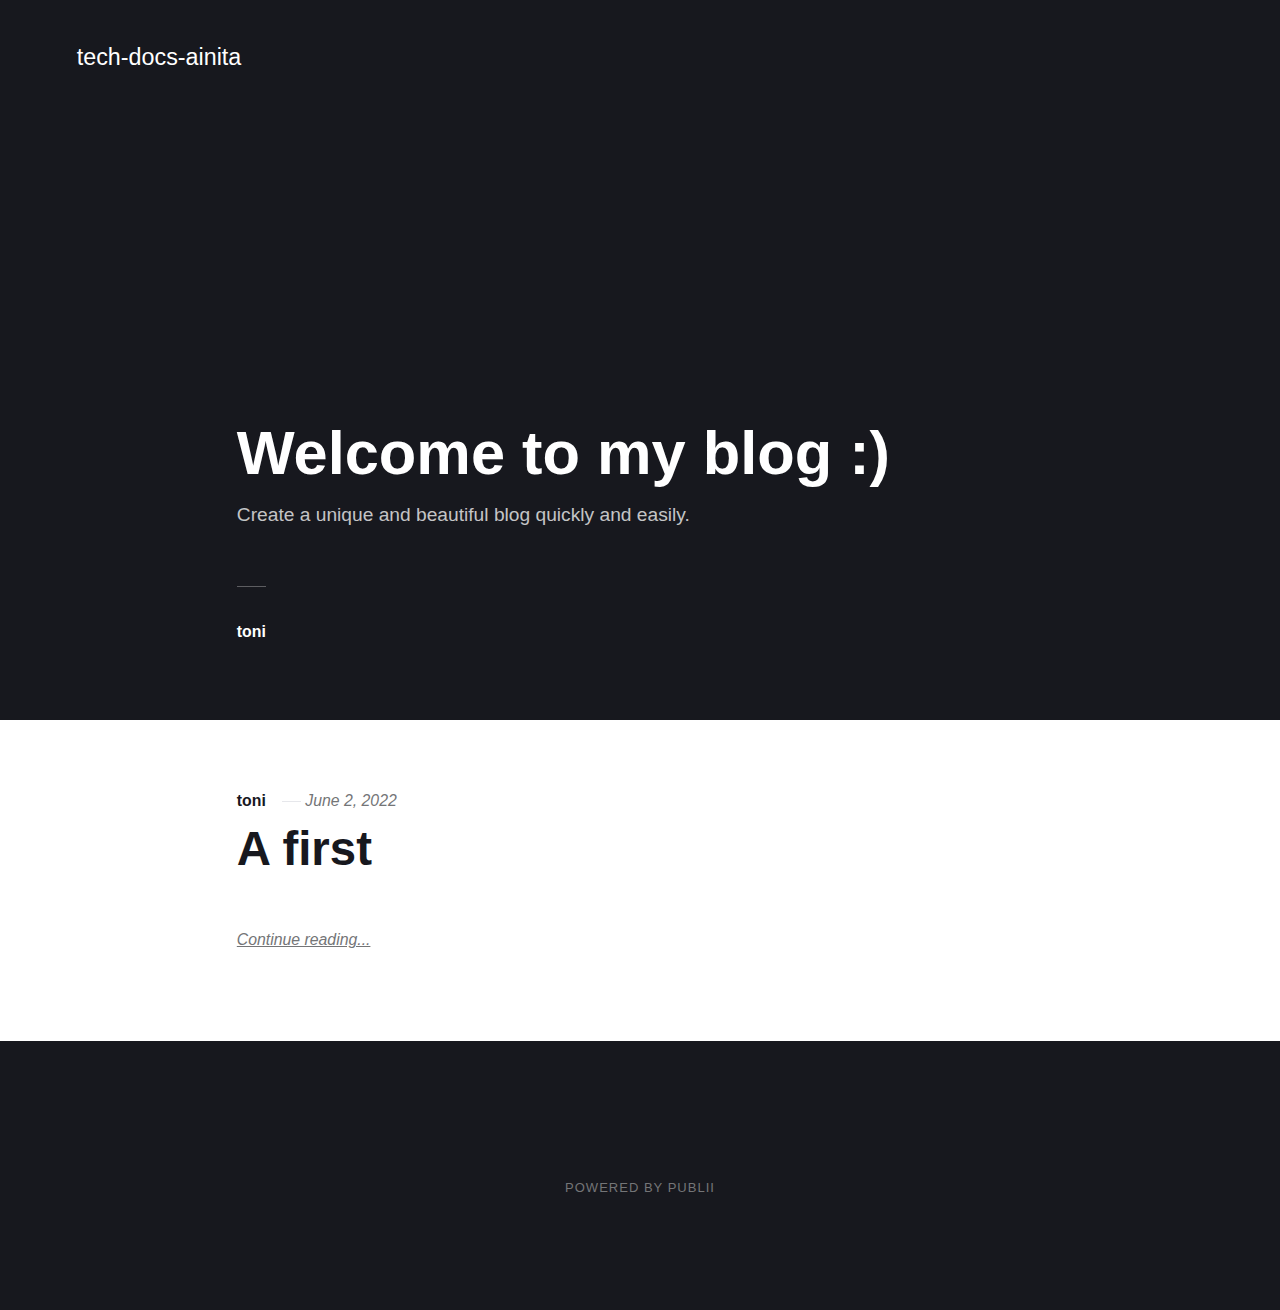
==== index.html @ 93812ea9 "Updated from Publii" ====
<!DOCTYPE html><html lang="en-gb"><head><meta charset="utf-8"><meta http-equiv="X-UA-Compatible" content="IE=edge"><meta name="viewport" content="width=device-width,initial-scale=1"><title>tech-docs-ainita</title><meta name="generator" content="Publii Open-Source CMS for Static Site"><link rel="canonical" href="https://toni-ainita-net.github.io/tech-docs/"><link rel="alternate" type="application/atom+xml" href="https://toni-ainita-net.github.io/tech-docs/feed.xml"><link rel="alternate" type="application/json" href="https://toni-ainita-net.github.io/tech-docs/feed.json"><meta property="og:title" content="tech-docs-ainita"><meta property="og:site_name" content="tech-docs-ainita"><meta property="og:description" content=""><meta property="og:url" content="https://toni-ainita-net.github.io/tech-docs/"><meta property="og:type" content="website"><link rel="stylesheet" href="https://toni-ainita-net.github.io/tech-docs/assets/css/style.css?v=f6d2066c192e85e6b34d7c87536289d4"><script type="application/ld+json">{"@context":"http://schema.org","@type":"Organization","name":"tech-docs-ainita","url":"https://toni-ainita-net.github.io/tech-docs/"}</script></head><body><div class="site-container"><header class="top" id="js-header"><a class="logo" href="https://toni-ainita-net.github.io/tech-docs/">tech-docs-ainita</a></header><main><div class="hero"><header class="hero__content"><div class="wrapper"><h1>Welcome to my blog :)</h1><p>Create a unique and beautiful blog quickly and easily.</p><div class="post__meta post__meta--author"><a href="https://toni-ainita-net.github.io/tech-docs/authors/toni/" class="feed__author">toni</a></div></div></header></div><div class="feed"><article class="feed__item"><header class="wrapper"><div class="feed__meta"><a href="https://toni-ainita-net.github.io/tech-docs/authors/toni/" class="feed__author">toni</a> <time datetime="2022-06-02T13:12" class="feed__date">June 2, 2022</time></div><h2><a href="https://toni-ainita-net.github.io/tech-docs/a-first.html">A first</a></h2></header><div class="wrapper"><p></p><a href="https://toni-ainita-net.github.io/tech-docs/a-first.html" class="readmore feed__readmore">Continue reading...</a></div></article></div></main><footer class="footer"><div class="footer__copyright"><p>Powered by Publii</p></div><button onclick="backToTopFunction()" id="backToTop" class="footer__bttop" aria-label="Back to top" title="Back to top"><svg><use xlink:href="https://toni-ainita-net.github.io/tech-docs/assets/svg/svg-map.svg#toparrow"/></svg></button></footer></div><script>window.publiiThemeMenuConfig = {    
        mobileMenuMode: 'sidebar',
        animationSpeed: 300,
        submenuWidth: 'auto',
        doubleClickTime: 500,
        mobileMenuExpandableSubmenus: true, 
        relatedContainerForOverlayMenuSelector: '.top',
   };</script><script defer="defer" src="https://toni-ainita-net.github.io/tech-docs/assets/js/scripts.min.js?v=6ca8b60e6534a3888de1205e82df8528"></script><script>var images = document.querySelectorAll('img[loading]');

        for (var i = 0; i < images.length; i++) {
            if (images[i].complete) {
                images[i].classList.add('is-loaded');
            } else {
                images[i].addEventListener('load', function () {
                    this.classList.add('is-loaded');
                }, false);
            }
        }</script></body></html>
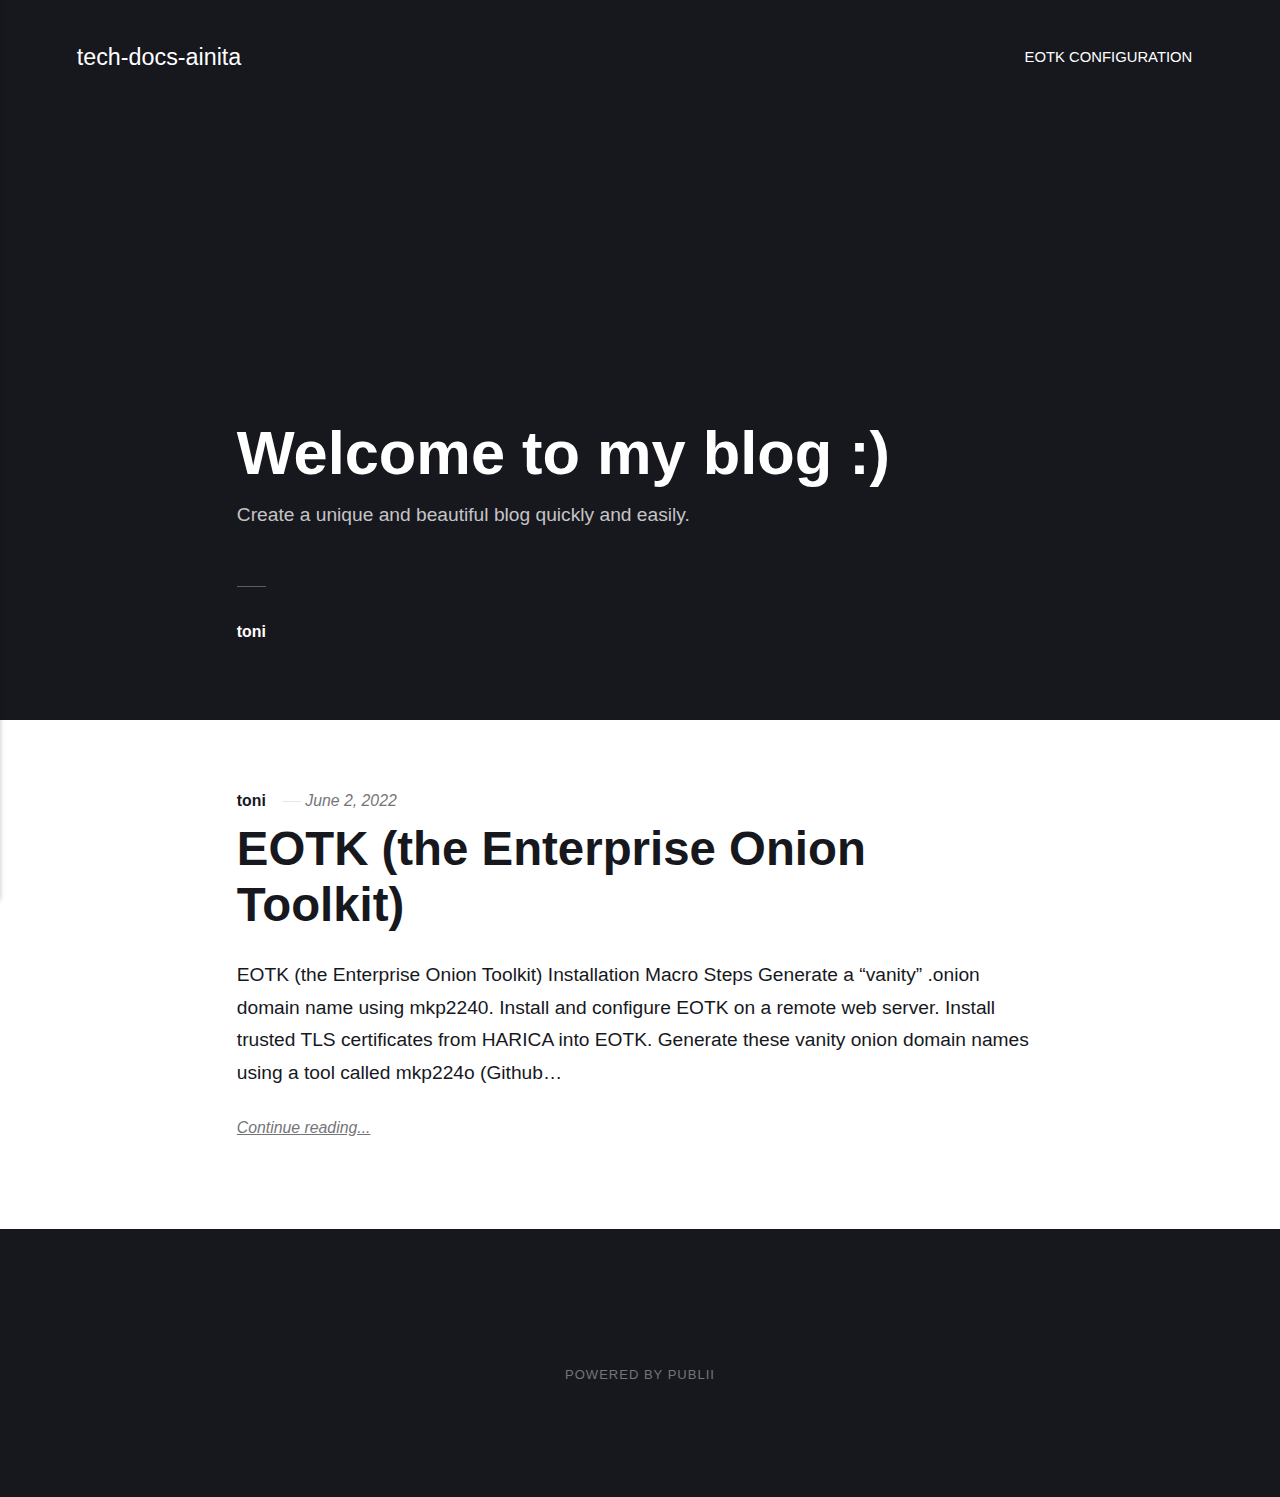
==== commit 0f3bcf45: "Updated from Publii" ====
--- a/index.html
+++ b/index.html
@@ -1,4 +1,4 @@
-<!DOCTYPE html><html lang="en-gb"><head><meta charset="utf-8"><meta http-equiv="X-UA-Compatible" content="IE=edge"><meta name="viewport" content="width=device-width,initial-scale=1"><title>tech-docs-ainita</title><meta name="generator" content="Publii Open-Source CMS for Static Site"><link rel="canonical" href="https://toni-ainita-net.github.io/tech-docs/"><link rel="alternate" type="application/atom+xml" href="https://toni-ainita-net.github.io/tech-docs/feed.xml"><link rel="alternate" type="application/json" href="https://toni-ainita-net.github.io/tech-docs/feed.json"><meta property="og:title" content="tech-docs-ainita"><meta property="og:site_name" content="tech-docs-ainita"><meta property="og:description" content=""><meta property="og:url" content="https://toni-ainita-net.github.io/tech-docs/"><meta property="og:type" content="website"><link rel="stylesheet" href="https://toni-ainita-net.github.io/tech-docs/assets/css/style.css?v=f6d2066c192e85e6b34d7c87536289d4"><script type="application/ld+json">{"@context":"http://schema.org","@type":"Organization","name":"tech-docs-ainita","url":"https://toni-ainita-net.github.io/tech-docs/"}</script></head><body><div class="site-container"><header class="top" id="js-header"><a class="logo" href="https://toni-ainita-net.github.io/tech-docs/">tech-docs-ainita</a></header><main><div class="hero"><header class="hero__content"><div class="wrapper"><h1>Welcome to my blog :)</h1><p>Create a unique and beautiful blog quickly and easily.</p><div class="post__meta post__meta--author"><a href="https://toni-ainita-net.github.io/tech-docs/authors/toni/" class="feed__author">toni</a></div></div></header></div><div class="feed"><article class="feed__item"><header class="wrapper"><div class="feed__meta"><a href="https://toni-ainita-net.github.io/tech-docs/authors/toni/" class="feed__author">toni</a> <time datetime="2022-06-02T13:12" class="feed__date">June 2, 2022</time></div><h2><a href="https://toni-ainita-net.github.io/tech-docs/a-first.html">A first</a></h2></header><div class="wrapper"><p></p><a href="https://toni-ainita-net.github.io/tech-docs/a-first.html" class="readmore feed__readmore">Continue reading...</a></div></article></div></main><footer class="footer"><div class="footer__copyright"><p>Powered by Publii</p></div><button onclick="backToTopFunction()" id="backToTop" class="footer__bttop" aria-label="Back to top" title="Back to top"><svg><use xlink:href="https://toni-ainita-net.github.io/tech-docs/assets/svg/svg-map.svg#toparrow"/></svg></button></footer></div><script>window.publiiThemeMenuConfig = {    
+<!DOCTYPE html><html lang="en-gb"><head><meta charset="utf-8"><meta http-equiv="X-UA-Compatible" content="IE=edge"><meta name="viewport" content="width=device-width,initial-scale=1"><title>tech-docs-ainita</title><meta name="generator" content="Publii Open-Source CMS for Static Site"><link rel="canonical" href="https://toni-ainita-net.github.io/tech-docs/"><link rel="alternate" type="application/atom+xml" href="https://toni-ainita-net.github.io/tech-docs/feed.xml"><link rel="alternate" type="application/json" href="https://toni-ainita-net.github.io/tech-docs/feed.json"><meta property="og:title" content="tech-docs-ainita"><meta property="og:site_name" content="tech-docs-ainita"><meta property="og:description" content=""><meta property="og:url" content="https://toni-ainita-net.github.io/tech-docs/"><meta property="og:type" content="website"><link rel="stylesheet" href="https://toni-ainita-net.github.io/tech-docs/assets/css/style.css?v=f6d2066c192e85e6b34d7c87536289d4"><script type="application/ld+json">{"@context":"http://schema.org","@type":"Organization","name":"tech-docs-ainita","url":"https://toni-ainita-net.github.io/tech-docs/"}</script></head><body><div class="site-container"><header class="top" id="js-header"><a class="logo" href="https://toni-ainita-net.github.io/tech-docs/">tech-docs-ainita</a><nav class="navbar js-navbar"><button class="navbar__toggle js-toggle" aria-label="Menu" aria-haspopup="true" aria-expanded="false"><span class="navbar__toggle-box"><span class="navbar__toggle-inner">Menu</span></span></button><ul class="navbar__menu"><li><a href="https://toni-ainita-net.github.io/tech-docs/a-first.html" title="title" target="_self">EOTK configuration</a></li></ul></nav></header><main><div class="hero"><header class="hero__content"><div class="wrapper"><h1>Welcome to my blog :)</h1><p>Create a unique and beautiful blog quickly and easily.</p><div class="post__meta post__meta--author"><a href="https://toni-ainita-net.github.io/tech-docs/authors/toni/" class="feed__author">toni</a></div></div></header></div><div class="feed"><article class="feed__item"><header class="wrapper"><div class="feed__meta"><a href="https://toni-ainita-net.github.io/tech-docs/authors/toni/" class="feed__author">toni</a> <time datetime="2022-06-02T13:12" class="feed__date">June 2, 2022</time></div><h2><a href="https://toni-ainita-net.github.io/tech-docs/a-first.html">EOTK (the Enterprise Onion Toolkit)</a></h2></header><div class="wrapper"><p>EOTK (the Enterprise Onion Toolkit) Installation Macro Steps Generate a “vanity” .onion domain name using mkp2240. Install and configure EOTK on a remote web server. Install trusted TLS certificates from HARICA into EOTK. Generate these vanity onion domain names using a tool called mkp224o (Github&hellip;</p><a href="https://toni-ainita-net.github.io/tech-docs/a-first.html" class="readmore feed__readmore">Continue reading...</a></div></article></div></main><footer class="footer"><div class="footer__copyright"><p>Powered by Publii</p></div><button onclick="backToTopFunction()" id="backToTop" class="footer__bttop" aria-label="Back to top" title="Back to top"><svg><use xlink:href="https://toni-ainita-net.github.io/tech-docs/assets/svg/svg-map.svg#toparrow"/></svg></button></footer></div><script>window.publiiThemeMenuConfig = {    
         mobileMenuMode: 'sidebar',
         animationSpeed: 300,
         submenuWidth: 'auto',
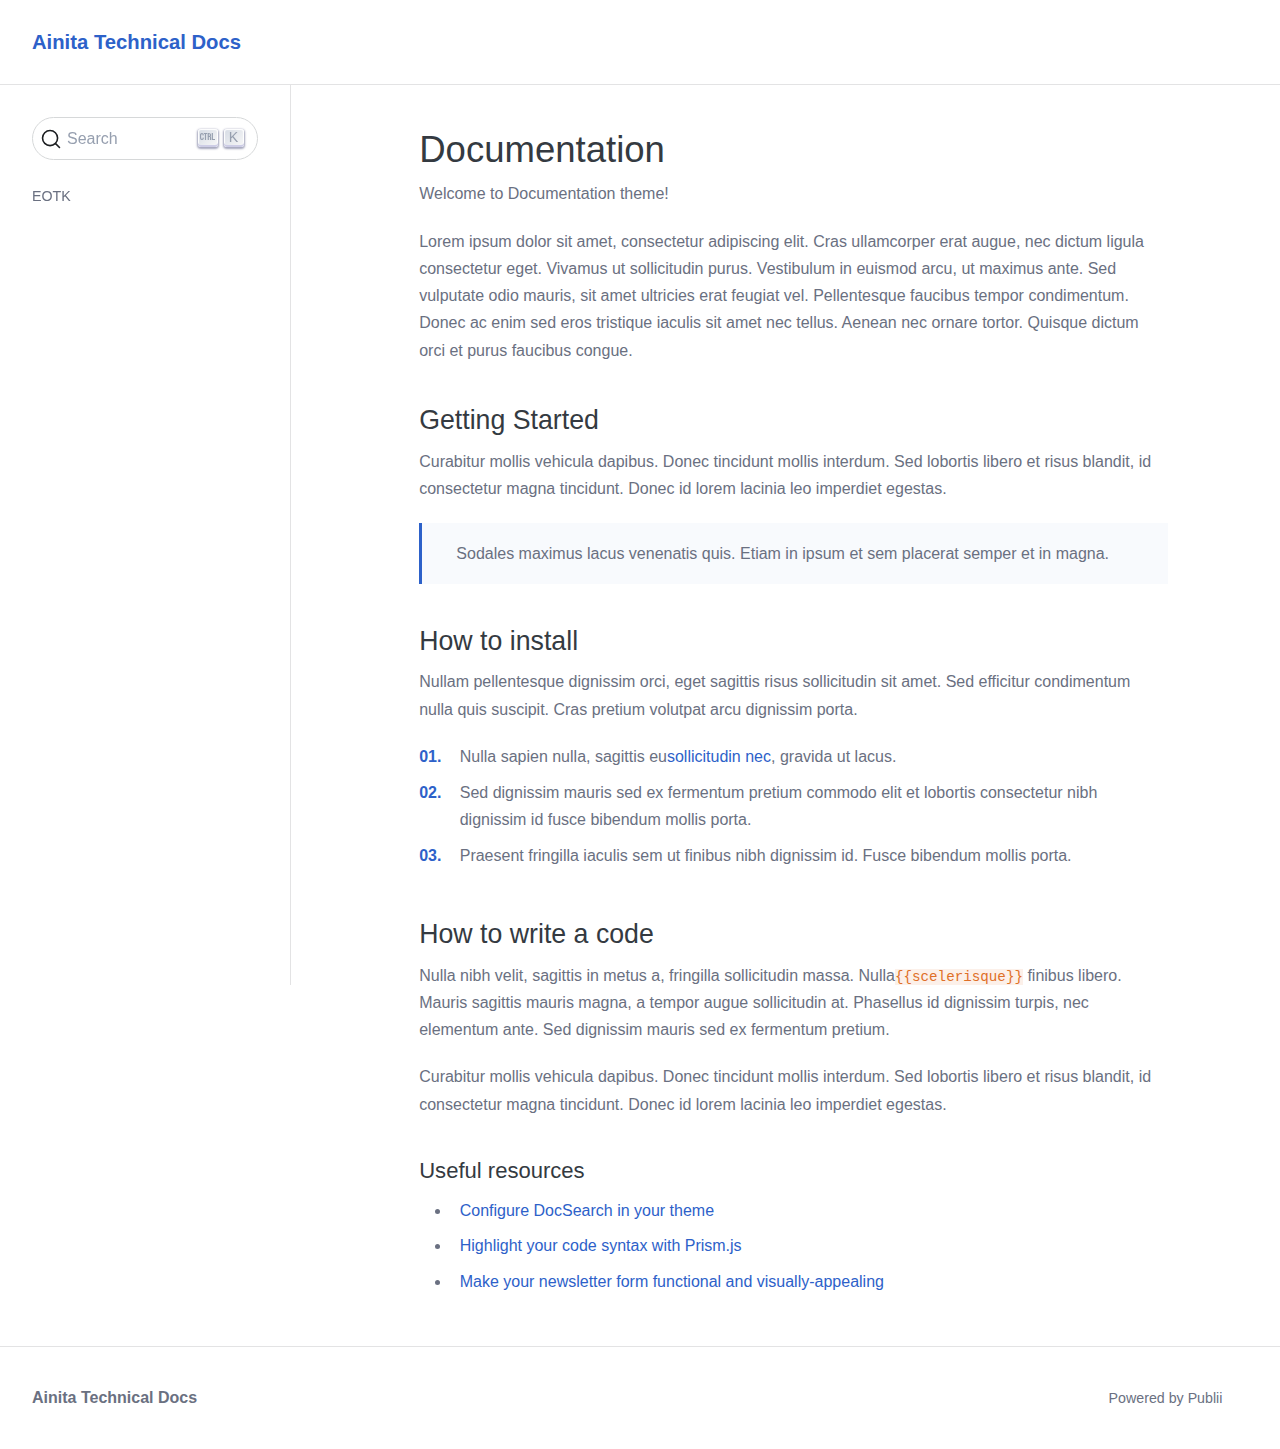
==== commit 18beacad: "Updated from Publii" ====
--- a/index.html
+++ b/index.html
@@ -1,18 +1,23 @@
-<!DOCTYPE html><html lang="en-gb"><head><meta charset="utf-8"><meta http-equiv="X-UA-Compatible" content="IE=edge"><meta name="viewport" content="width=device-width,initial-scale=1"><title>tech-docs-ainita</title><meta name="generator" content="Publii Open-Source CMS for Static Site"><link rel="canonical" href="https://toni-ainita-net.github.io/tech-docs/"><link rel="alternate" type="application/atom+xml" href="https://toni-ainita-net.github.io/tech-docs/feed.xml"><link rel="alternate" type="application/json" href="https://toni-ainita-net.github.io/tech-docs/feed.json"><meta property="og:title" content="tech-docs-ainita"><meta property="og:site_name" content="tech-docs-ainita"><meta property="og:description" content=""><meta property="og:url" content="https://toni-ainita-net.github.io/tech-docs/"><meta property="og:type" content="website"><link rel="stylesheet" href="https://toni-ainita-net.github.io/tech-docs/assets/css/style.css?v=f6d2066c192e85e6b34d7c87536289d4"><script type="application/ld+json">{"@context":"http://schema.org","@type":"Organization","name":"tech-docs-ainita","url":"https://toni-ainita-net.github.io/tech-docs/"}</script></head><body><div class="site-container"><header class="top" id="js-header"><a class="logo" href="https://toni-ainita-net.github.io/tech-docs/">tech-docs-ainita</a><nav class="navbar js-navbar"><button class="navbar__toggle js-toggle" aria-label="Menu" aria-haspopup="true" aria-expanded="false"><span class="navbar__toggle-box"><span class="navbar__toggle-inner">Menu</span></span></button><ul class="navbar__menu"><li><a href="https://toni-ainita-net.github.io/tech-docs/a-first.html" title="title" target="_self">EOTK configuration</a></li></ul></nav></header><main><div class="hero"><header class="hero__content"><div class="wrapper"><h1>Welcome to my blog :)</h1><p>Create a unique and beautiful blog quickly and easily.</p><div class="post__meta post__meta--author"><a href="https://toni-ainita-net.github.io/tech-docs/authors/toni/" class="feed__author">toni</a></div></div></header></div><div class="feed"><article class="feed__item"><header class="wrapper"><div class="feed__meta"><a href="https://toni-ainita-net.github.io/tech-docs/authors/toni/" class="feed__author">toni</a> <time datetime="2022-06-02T13:12" class="feed__date">June 2, 2022</time></div><h2><a href="https://toni-ainita-net.github.io/tech-docs/a-first.html">EOTK (the Enterprise Onion Toolkit)</a></h2></header><div class="wrapper"><p>EOTK (the Enterprise Onion Toolkit) Installation Macro Steps Generate a “vanity” .onion domain name using mkp2240. Install and configure EOTK on a remote web server. Install trusted TLS certificates from HARICA into EOTK. Generate these vanity onion domain names using a tool called mkp224o (Github&hellip;</p><a href="https://toni-ainita-net.github.io/tech-docs/a-first.html" class="readmore feed__readmore">Continue reading...</a></div></article></div></main><footer class="footer"><div class="footer__copyright"><p>Powered by Publii</p></div><button onclick="backToTopFunction()" id="backToTop" class="footer__bttop" aria-label="Back to top" title="Back to top"><svg><use xlink:href="https://toni-ainita-net.github.io/tech-docs/assets/svg/svg-map.svg#toparrow"/></svg></button></footer></div><script>window.publiiThemeMenuConfig = {    
-        mobileMenuMode: 'sidebar',
-        animationSpeed: 300,
-        submenuWidth: 'auto',
-        doubleClickTime: 500,
-        mobileMenuExpandableSubmenus: true, 
-        relatedContainerForOverlayMenuSelector: '.top',
-   };</script><script defer="defer" src="https://toni-ainita-net.github.io/tech-docs/assets/js/scripts.min.js?v=6ca8b60e6534a3888de1205e82df8528"></script><script>var images = document.querySelectorAll('img[loading]');
-
-        for (var i = 0; i < images.length; i++) {
-            if (images[i].complete) {
-                images[i].classList.add('is-loaded');
-            } else {
-                images[i].addEventListener('load', function () {
-                    this.classList.add('is-loaded');
-                }, false);
-            }
-        }</script></body></html>+<!DOCTYPE html><html lang="en-gb"><head><meta charset="utf-8"><meta http-equiv="X-UA-Compatible" content="IE=edge"><meta name="viewport" content="width=device-width,initial-scale=1"><title>Ainita Technical Docs</title><meta name="generator" content="Publii Open-Source CMS for Static Site"><link rel="canonical" href="https://toni-ainita-net.github.io/tech-docs/"><link rel="alternate" type="application/atom+xml" href="https://toni-ainita-net.github.io/tech-docs/feed.xml"><link rel="alternate" type="application/json" href="https://toni-ainita-net.github.io/tech-docs/feed.json"><meta property="og:title" content="Ainita Technical Docs"><meta property="og:site_name" content="Ainita Technical Docs"><meta property="og:description" content=""><meta property="og:url" content="https://toni-ainita-net.github.io/tech-docs/"><meta property="og:type" content="website"><link rel="stylesheet" href="https://toni-ainita-net.github.io/tech-docs/assets/css/style.css?v=090467263f6819aa085f55bf88927d6f"><link rel="stylesheet" href="https://toni-ainita-net.github.io/tech-docs/assets/css/prism-dark.css?v=77202604b9c81e0cfc60210c4810d09c"><link rel="preconnect" href="https://-dsn.algolia.net" crossorigin><link rel="stylesheet" href="https://toni-ainita-net.github.io/tech-docs/assets/css/docsearch.css?v=5f509c0dccaf0aaffb9fc8c0b9e1351c"><script type="application/ld+json">{"@context":"http://schema.org","@type":"Organization","name":"Ainita Technical Docs","url":"https://toni-ainita-net.github.io/tech-docs/"}</script></head><body><header class="header" id="js-header"><a class="logo" href="https://toni-ainita-net.github.io/tech-docs/">Ainita Technical Docs</a></header><main><div class="container container--with-sidebar listing"><div class="sidebar js-sidebar"><div class="sidebar__search"><div id="docsearch"></div></div><nav class="sidebar__menu"><ul class="js-sidebar-menu"><li><a href="https://toni-ainita-net.github.io/tech-docs/eotk.html">EOTK</a></li></ul></nav></div><div class="content content--center"><h1>Documentation</h1><p class="listing__desc">Welcome to Documentation theme!</p><p>Lorem ipsum dolor sit amet, consectetur adipiscing elit. Cras ullamcorper erat augue, nec dictum ligula consectetur eget. Vivamus ut sollicitudin purus. Vestibulum in euismod arcu, ut maximus ante. Sed vulputate odio mauris, sit amet ultricies erat feugiat vel. Pellentesque faucibus tempor condimentum. Donec ac enim sed eros tristique iaculis sit amet nec tellus. Aenean nec ornare tortor. Quisque dictum orci et purus faucibus congue.</p><h2>Getting Started</h2><p>Curabitur mollis vehicula dapibus. Donec tincidunt mollis interdum. Sed lobortis libero et risus blandit, id consectetur magna tincidunt. Donec id lorem lacinia leo imperdiet egestas.</p><p class="msg msg--info">Sodales maximus lacus venenatis quis. Etiam in ipsum et sem placerat semper et in magna.</p><h2>How to install</h2><p>Nullam pellentesque dignissim orci, eget sagittis risus sollicitudin sit amet. Sed efficitur condimentum nulla quis suscipit. Cras pretium volutpat arcu dignissim porta.</p><ol class="ordered-list"><li>Nulla sapien nulla, sagittis eu<a href="#">sollicitudin nec</a>, gravida ut lacus.</li><li>Sed dignissim mauris sed ex fermentum pretium commodo elit et lobortis consectetur nibh dignissim id fusce bibendum mollis porta.</li><li>Praesent fringilla iaculis sem ut finibus nibh dignissim id. Fusce bibendum mollis porta.</li></ol><h2>How to write a code</h2><p>Nulla nibh velit, sagittis in metus a, fringilla sollicitudin massa. Nulla<code>{{scelerisque}}</code> finibus libero. Mauris sagittis mauris magna, a tempor augue sollicitudin at. Phasellus id dignissim turpis, nec elementum ante. Sed dignissim mauris sed ex fermentum pretium.</p><p>Curabitur mollis vehicula dapibus. Donec tincidunt mollis interdum. Sed lobortis libero et risus blandit, id consectetur magna tincidunt. Donec id lorem lacinia leo imperdiet egestas.</p><h3>Useful resources</h3><ul><li><a href="https://getpublii.com/docs/configure-docsearch-static-site.html" target="_blank" rel="noopener noreferrer">Configure DocSearch in your theme</a></li><li><a href="https://getpublii.com/docs/highlight-your-code-syntax-with-prism-js.html" target="_blank" rel="noopener noreferrer">Highlight your code syntax with Prism.js</a></li><li><a href="https://getpublii.com/docs/make-newsletter-form-functional-and-visually-appealing.html" target="_blank" rel="noopener noreferrer">Make your newsletter form functional and visually-appealing</a></li></ul></div></div></main><footer class="footer"><div><a class="footer__logo" href="https://toni-ainita-net.github.io/tech-docs/">Ainita Technical Docs</a></div><div><div class="footer__copy">Powered by Publii</div><div class="footer__social"></div></div></footer><div class="newsletter-popup" data-show-on-scroll="800px" data-show-after-time="5000ms"><button class="btn white newsletter-popup__close">&times;</button><h3>Subscribe</h3><p>Get the latest news, updates and more delivered directly to your email inbox</p><form>...</form></div><script>window.publiiThemeMenuConfig = {    
+        mobileMenuMode: 'sidebar',
+        animationSpeed: 300,
+        submenuWidth: 'auto',
+        doubleClickTime: 500,
+        mobileMenuExpandableSubmenus: true
+   };</script><script defer="defer" src="https://toni-ainita-net.github.io/tech-docs/assets/js/scripts.min.js?v=19238bf2fc84904070fcd40cc63434e6"></script><script>var images = document.querySelectorAll('img[loading]');
+
+        for (var i = 0; i < images.length; i++) {
+            if (images[i].complete) {
+                images[i].classList.add('is-loaded');
+            } else {
+                images[i].addEventListener('load', function () {
+                    this.classList.add('is-loaded');
+                }, false);
+            }
+        }</script><script defer="defer" src="https://toni-ainita-net.github.io/tech-docs/assets/js/prism.js?v=3f40a85448916137440d70109f6ef21e"></script><script defer="defer" src="https://toni-ainita-net.github.io/tech-docs/assets/js/prism-line-numbers.min.js?v=13275d3ac10d7028cf6a6f5da276f68c"></script><script defer="defer" src="https://toni-ainita-net.github.io/tech-docs/assets/js/clipboard.min.js?v=ad98572d415d2f2452845a6068a913c0"></script><script defer="defer" src="https://toni-ainita-net.github.io/tech-docs/assets/js/prism-copy-to-clipboard.min.js?v=57b50bd6f44169b9bab177133c984653"></script><script src="https://toni-ainita-net.github.io/tech-docs/assets/js/docsearch.min.js?v=d59ba9b8392f352d8127a805b3df99b9"></script><script>docsearch({
+         container: '#docsearch',
+         appId: '',
+         indexName: '',
+         apiKey: '',
+         debug: false
+      });</script></body></html>